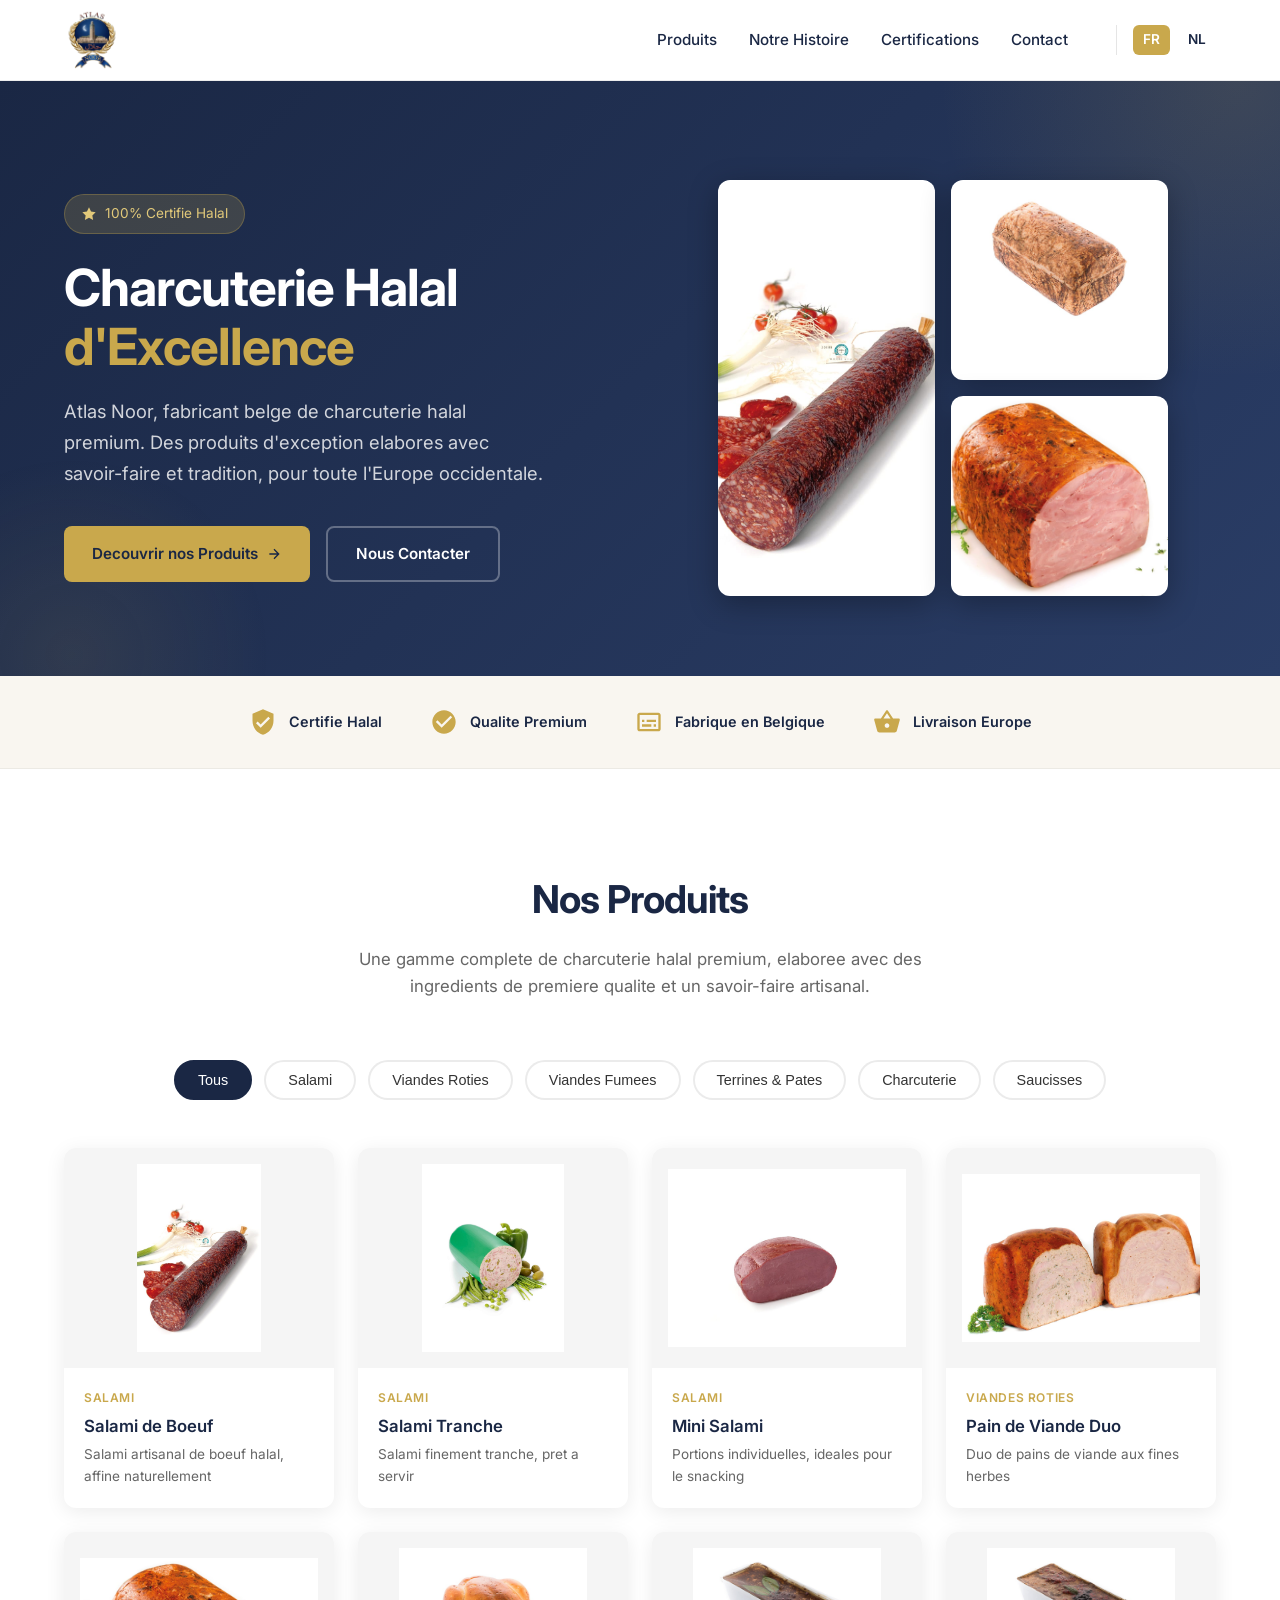
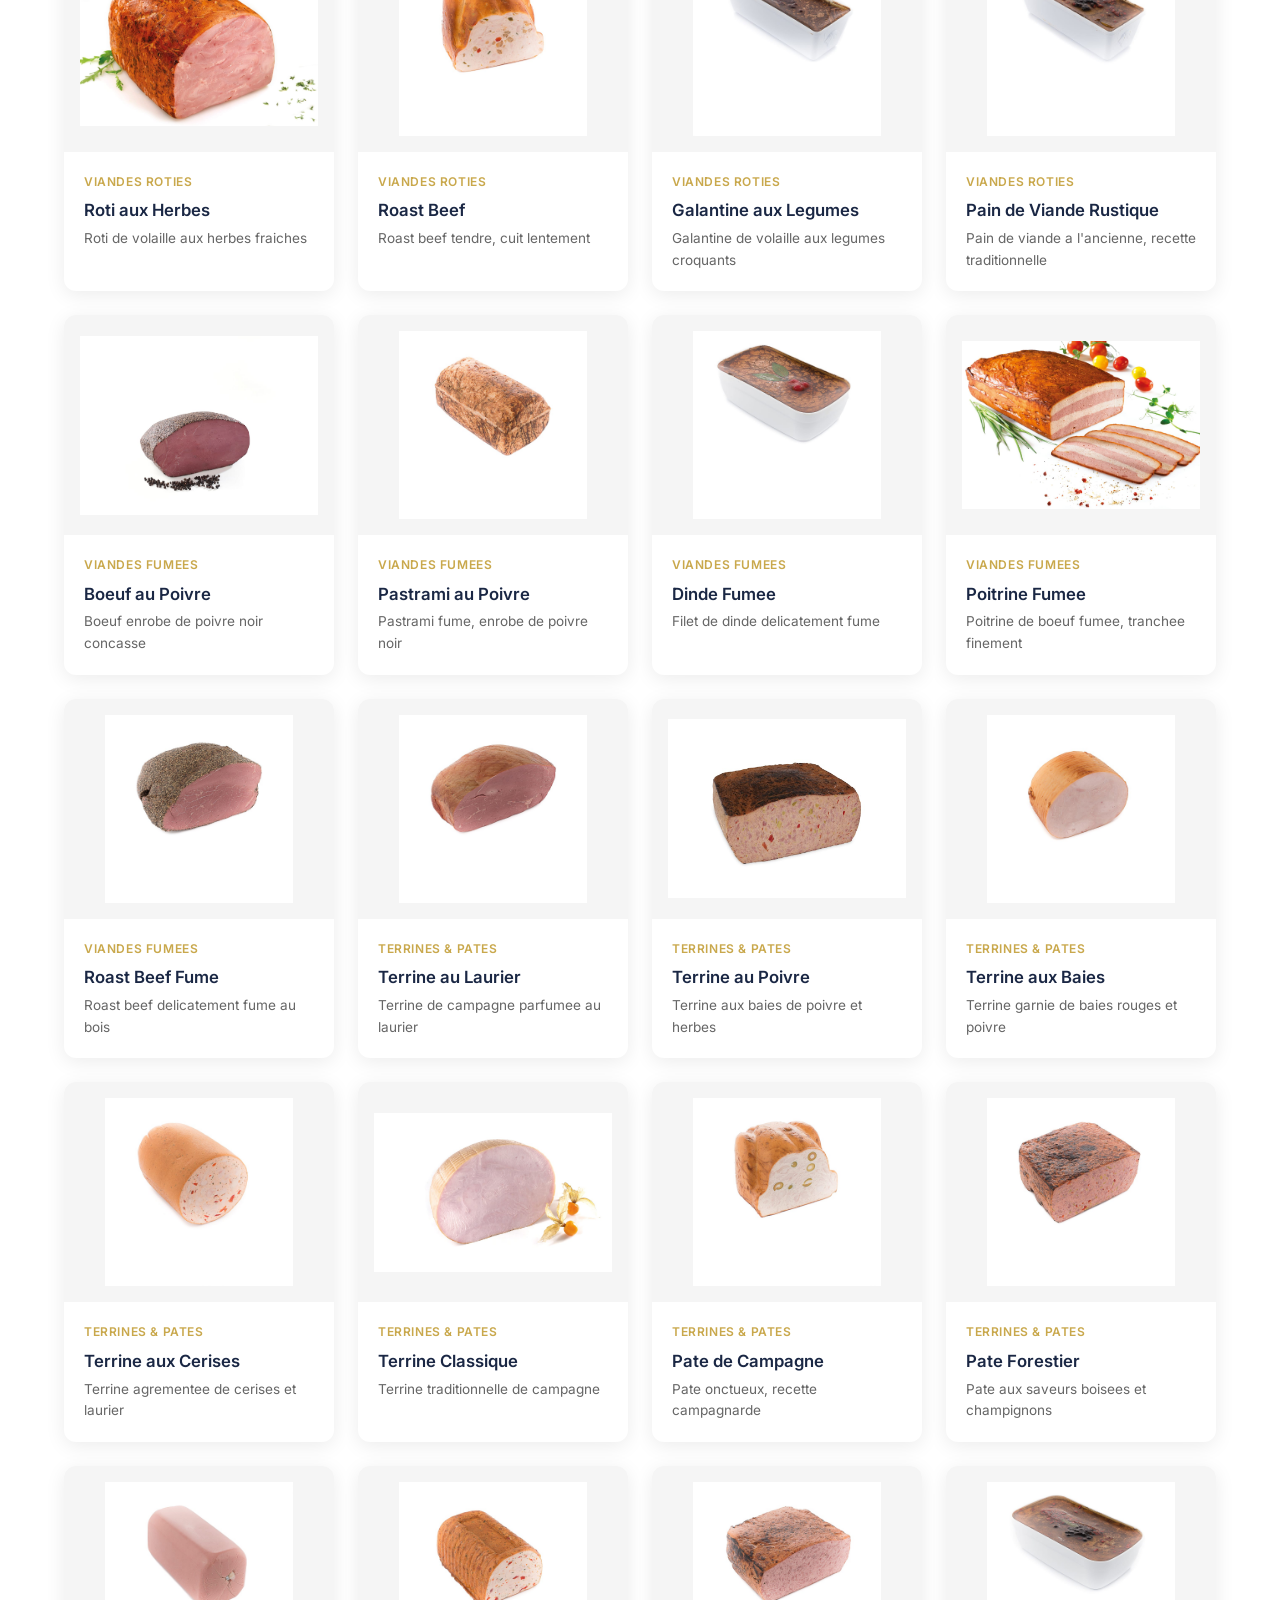
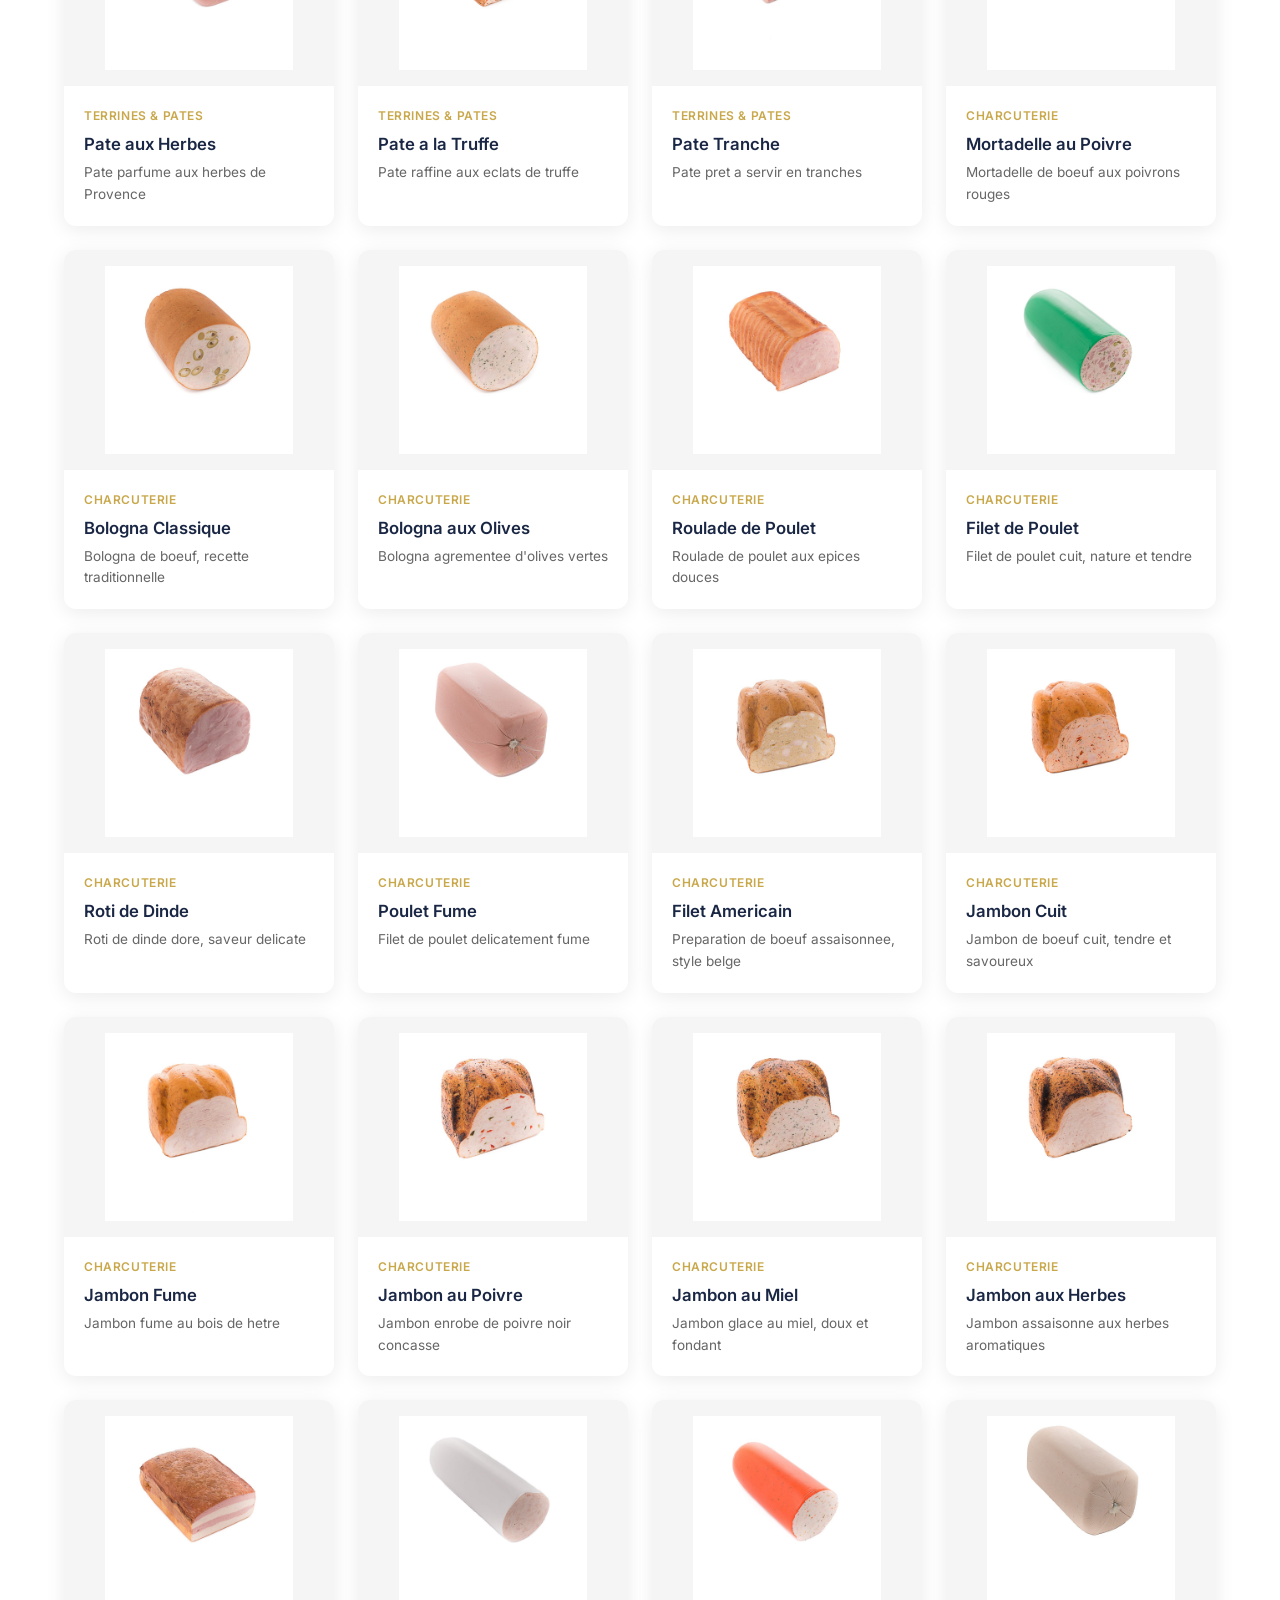
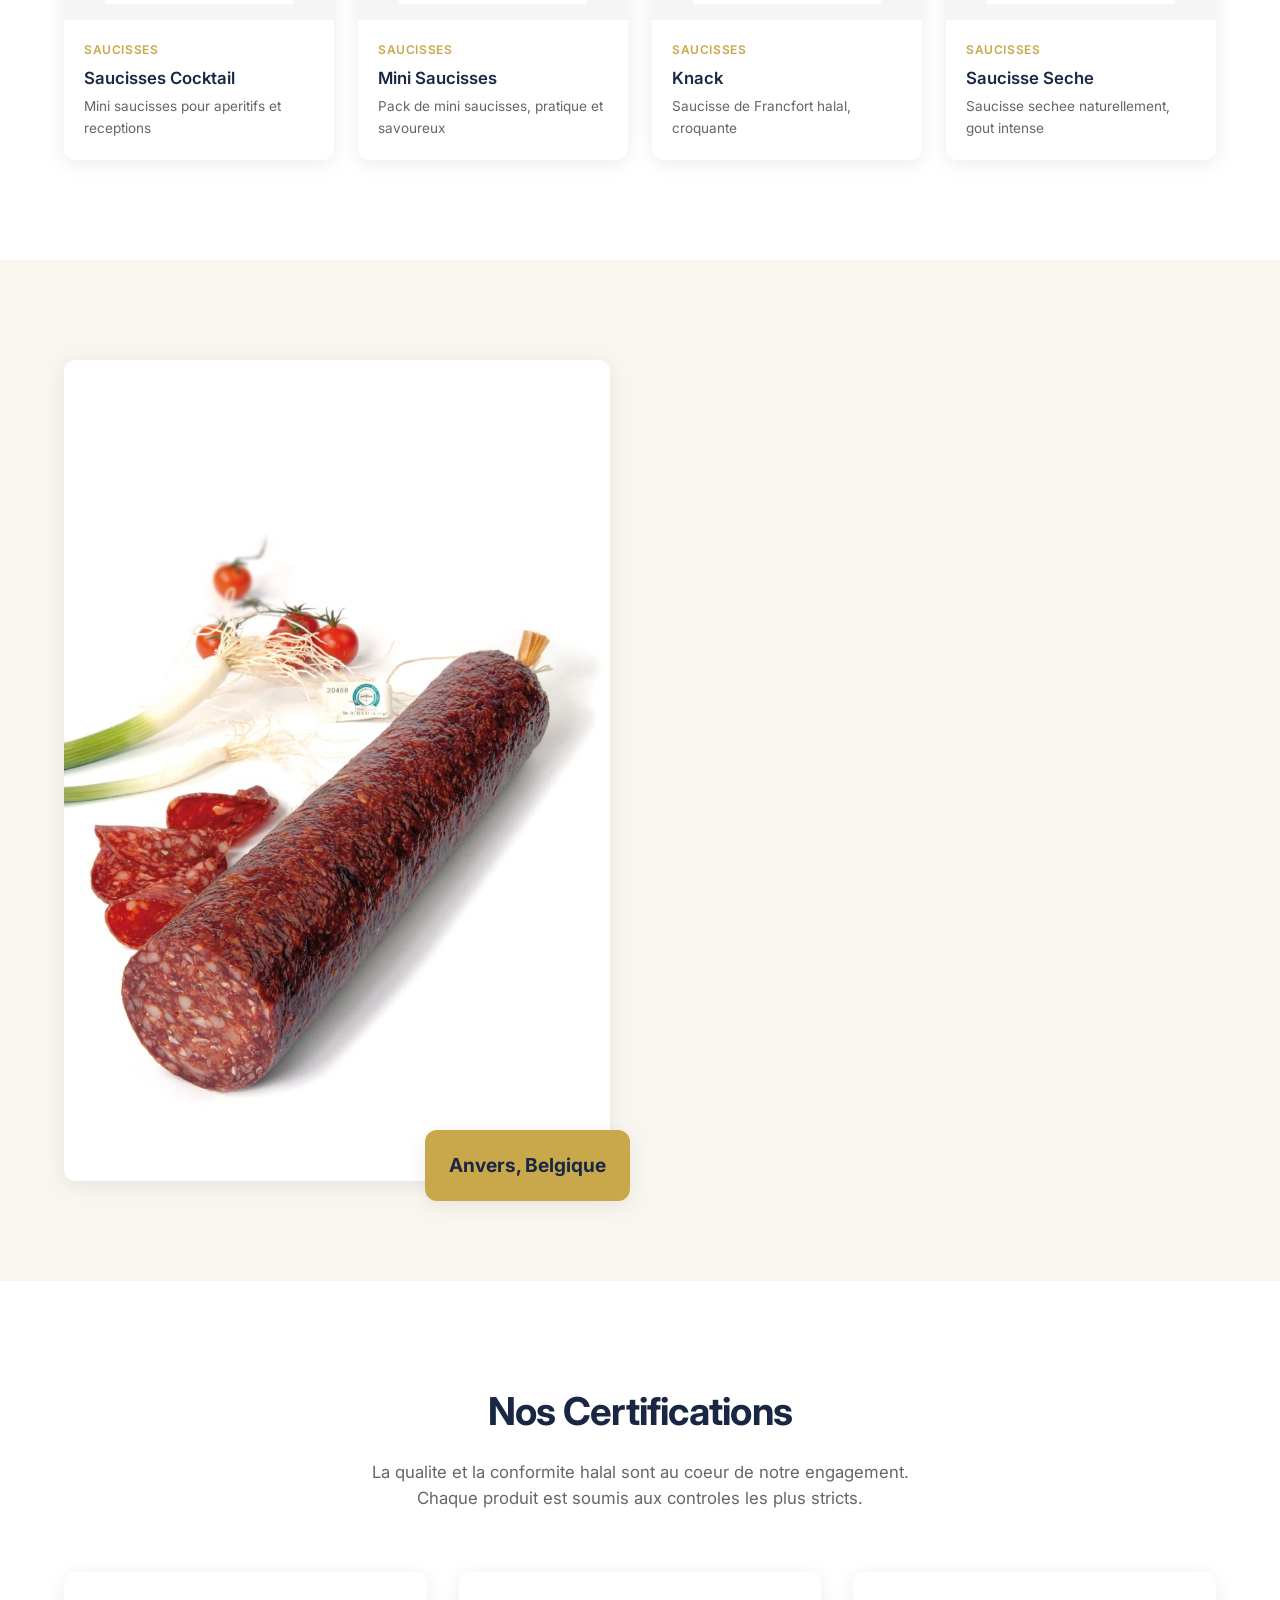
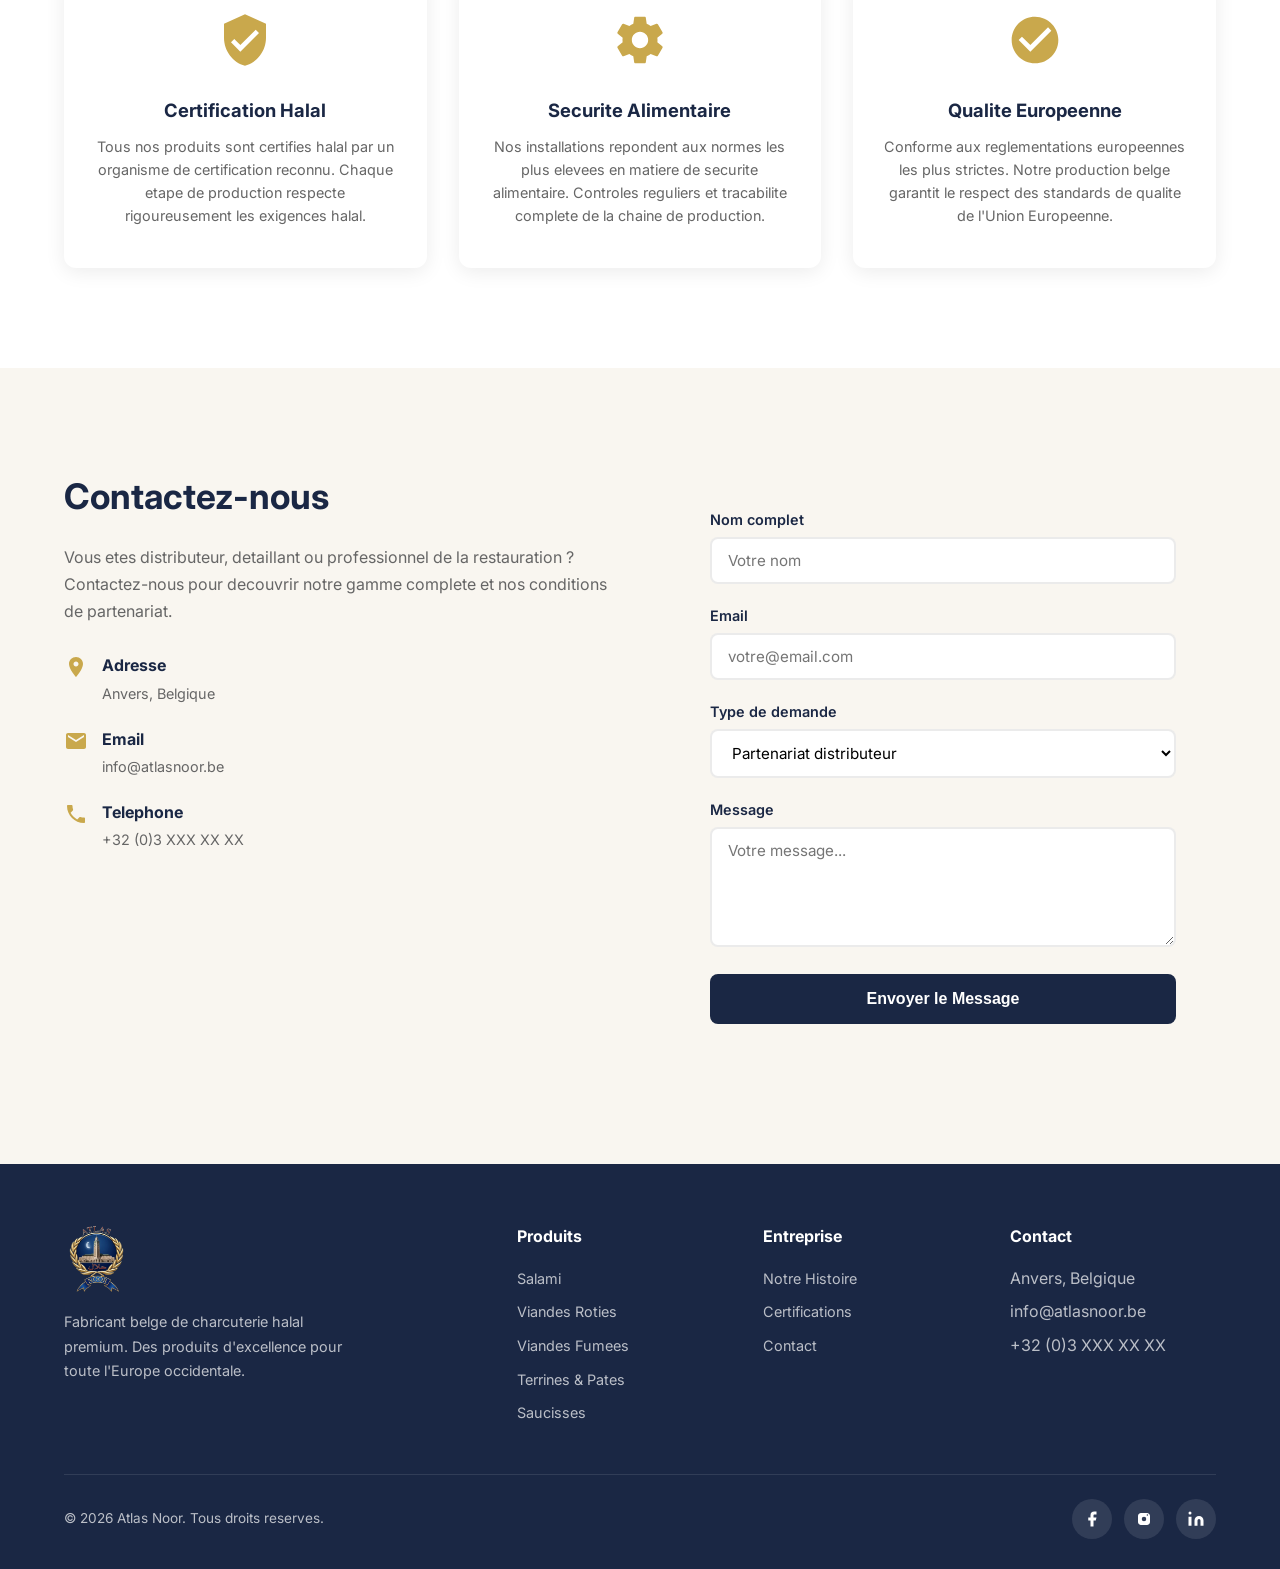
==== site/index.html @ b1b40835 "Initial release: Atlas Noor halal charcuterie website (FR/NL) Static site with bilingual support, 40" ====
<!DOCTYPE html>
<html>
<head>
  <meta charset="UTF-8">
  <title>Atlas Noor</title>
  <script>
    var lang = (navigator.language || navigator.userLanguage || '').toLowerCase();
    if (lang.startsWith('nl')) {
      window.location.replace('nl/index.html');
    } else {
      window.location.replace('fr/index.html');
    }
  </script>
  <noscript><meta http-equiv="refresh" content="0;url=fr/index.html"></noscript>
</head>
<body></body>
</html>
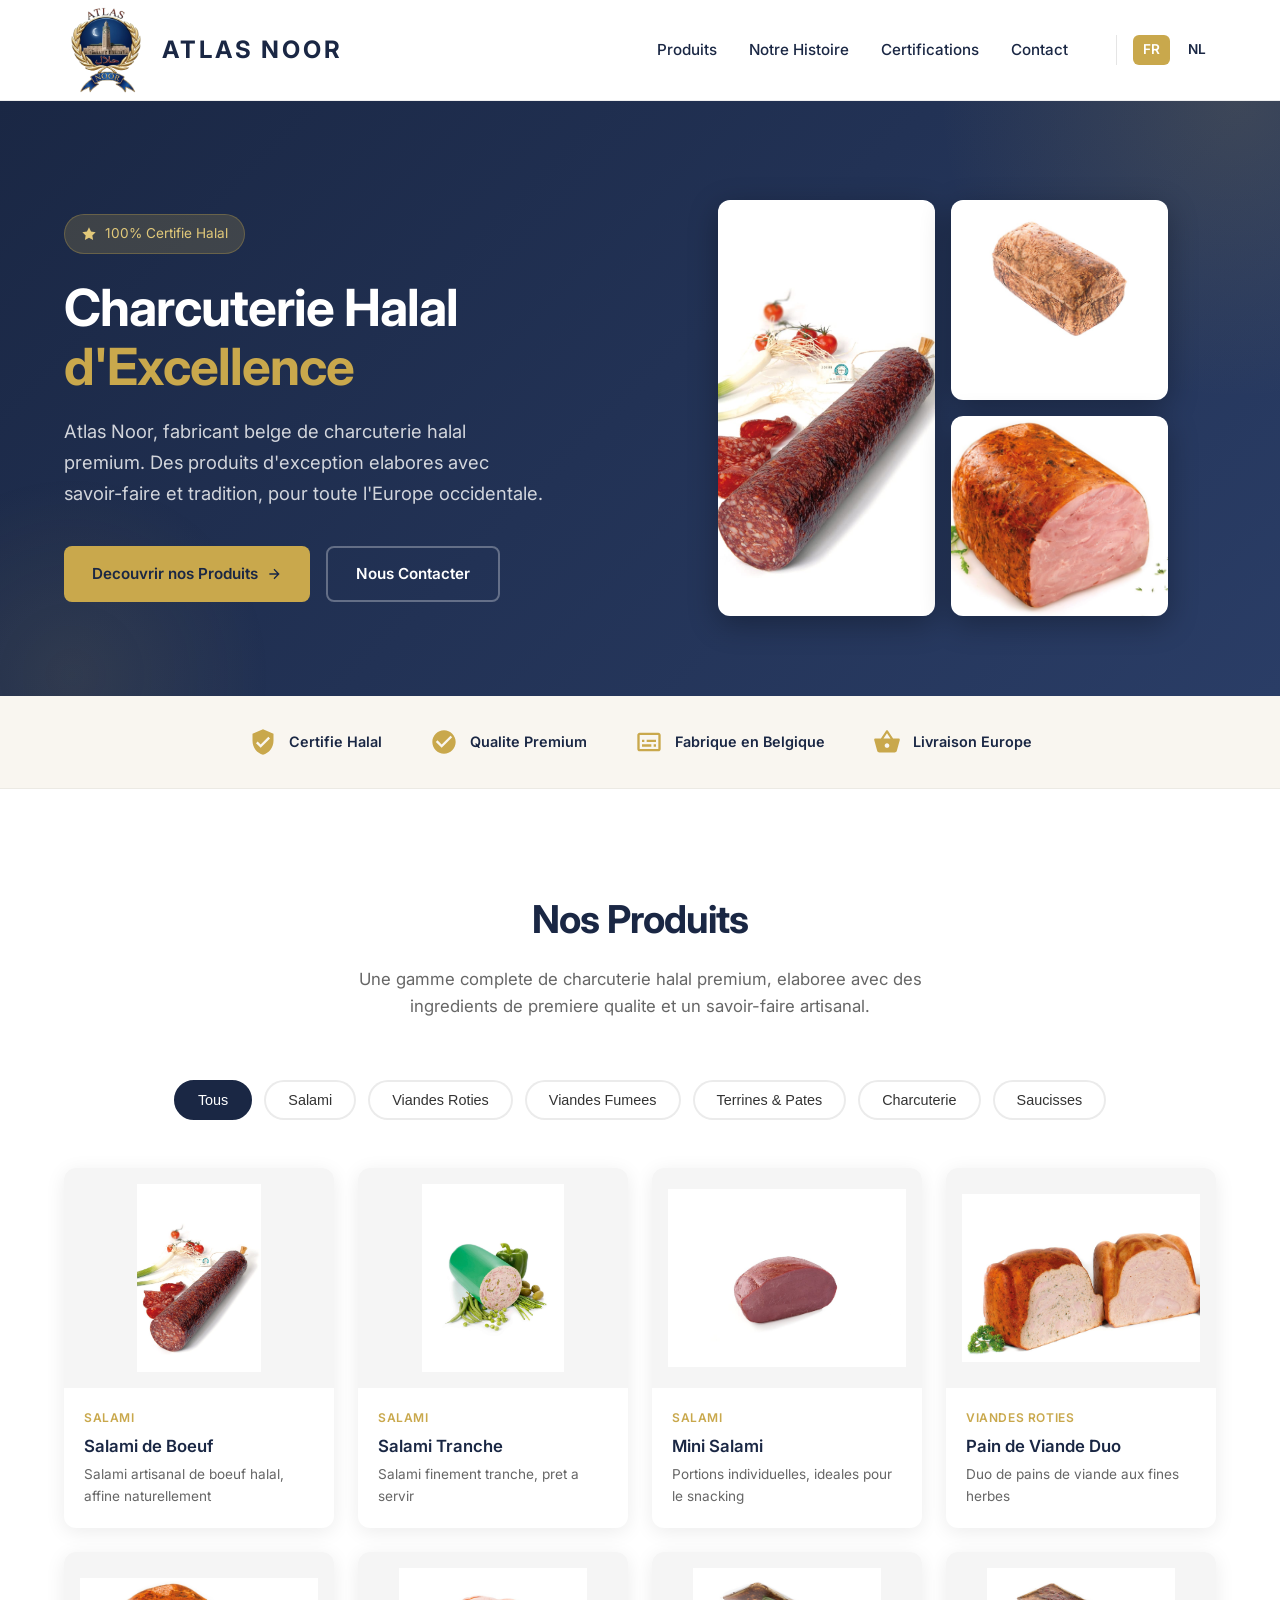
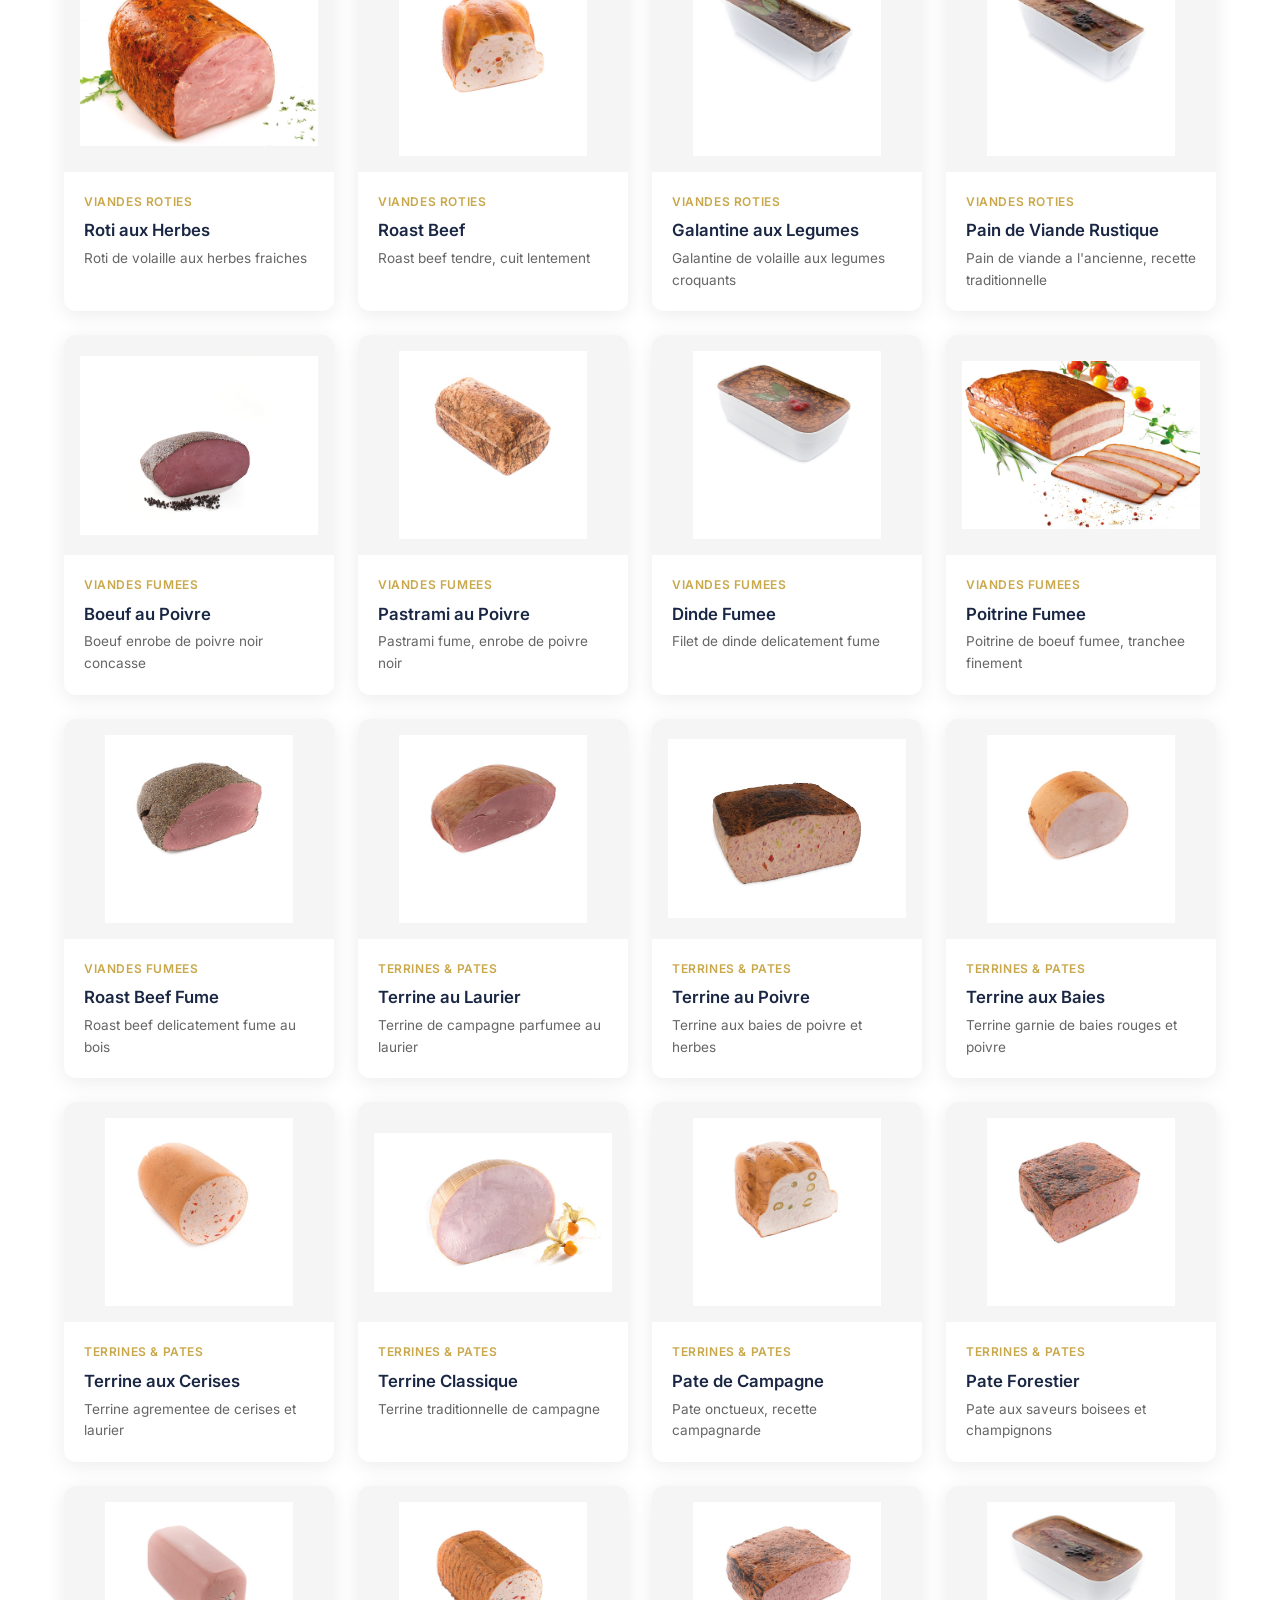
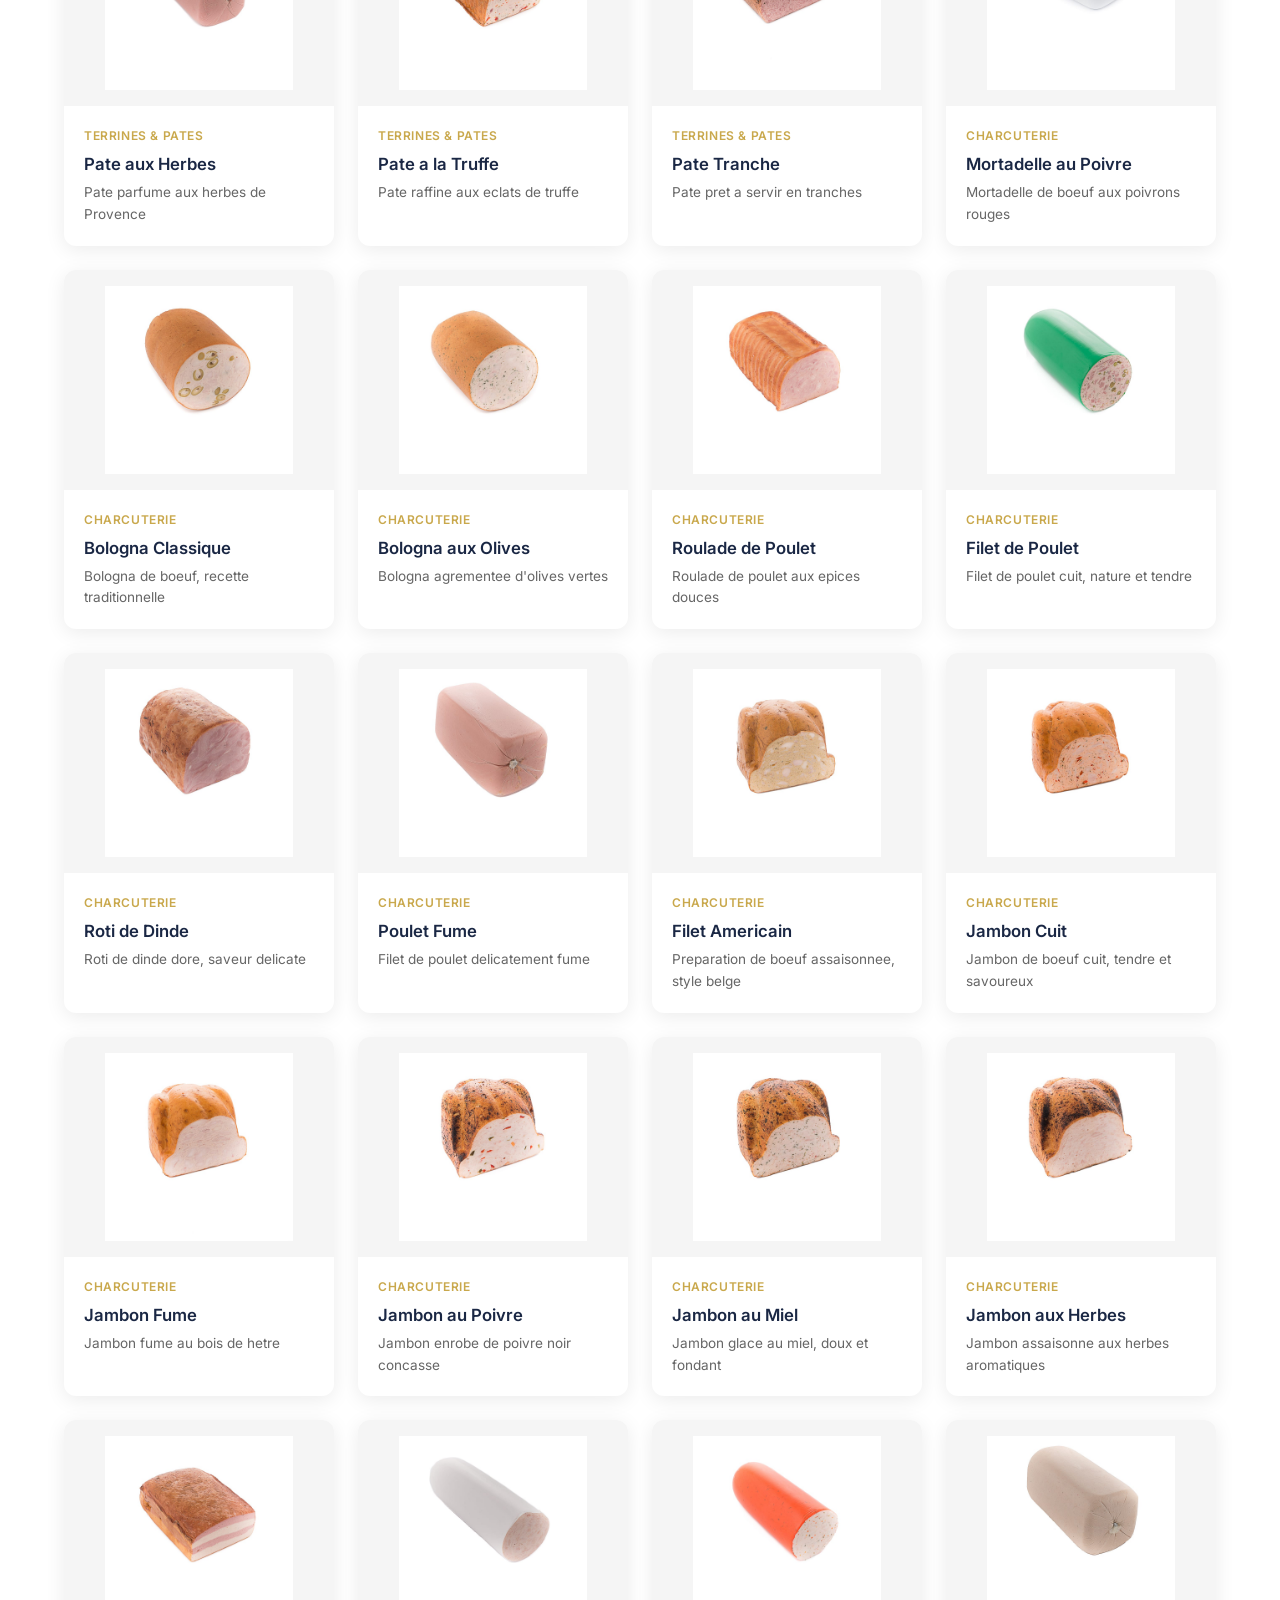
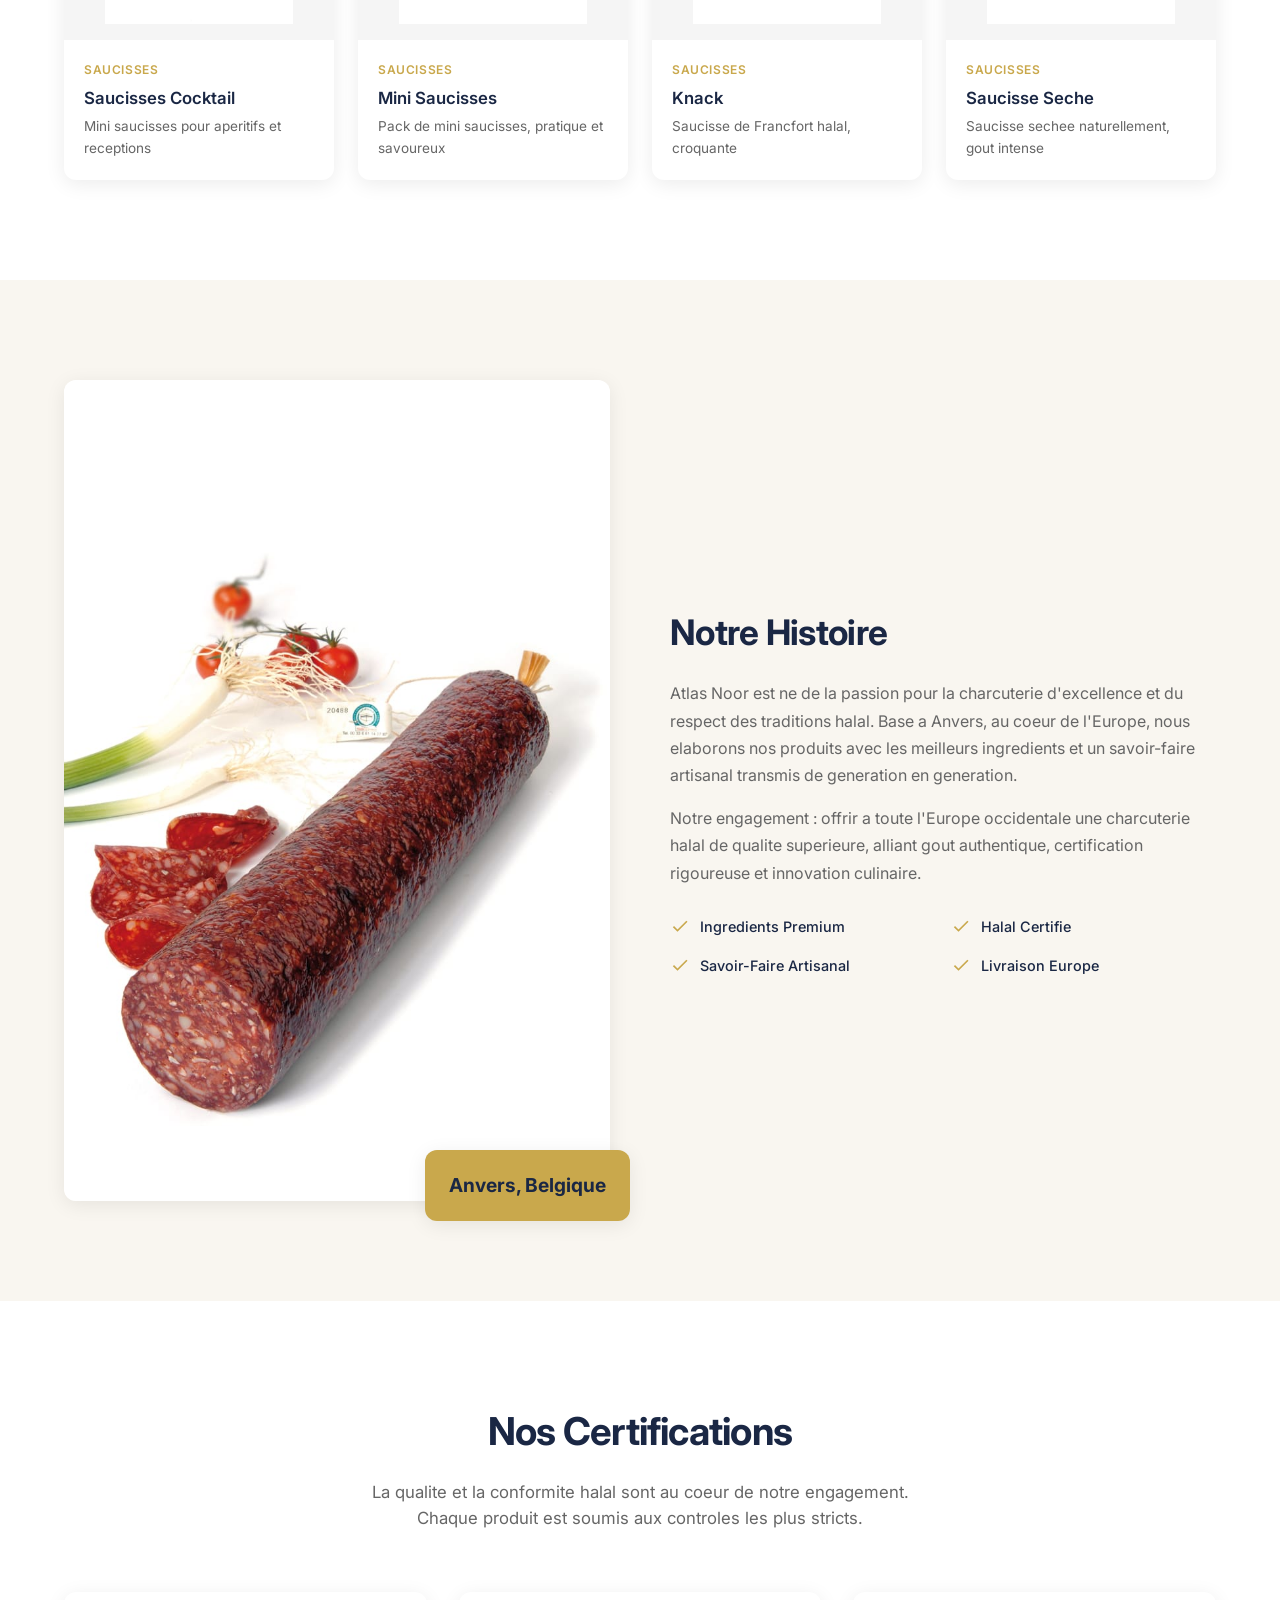
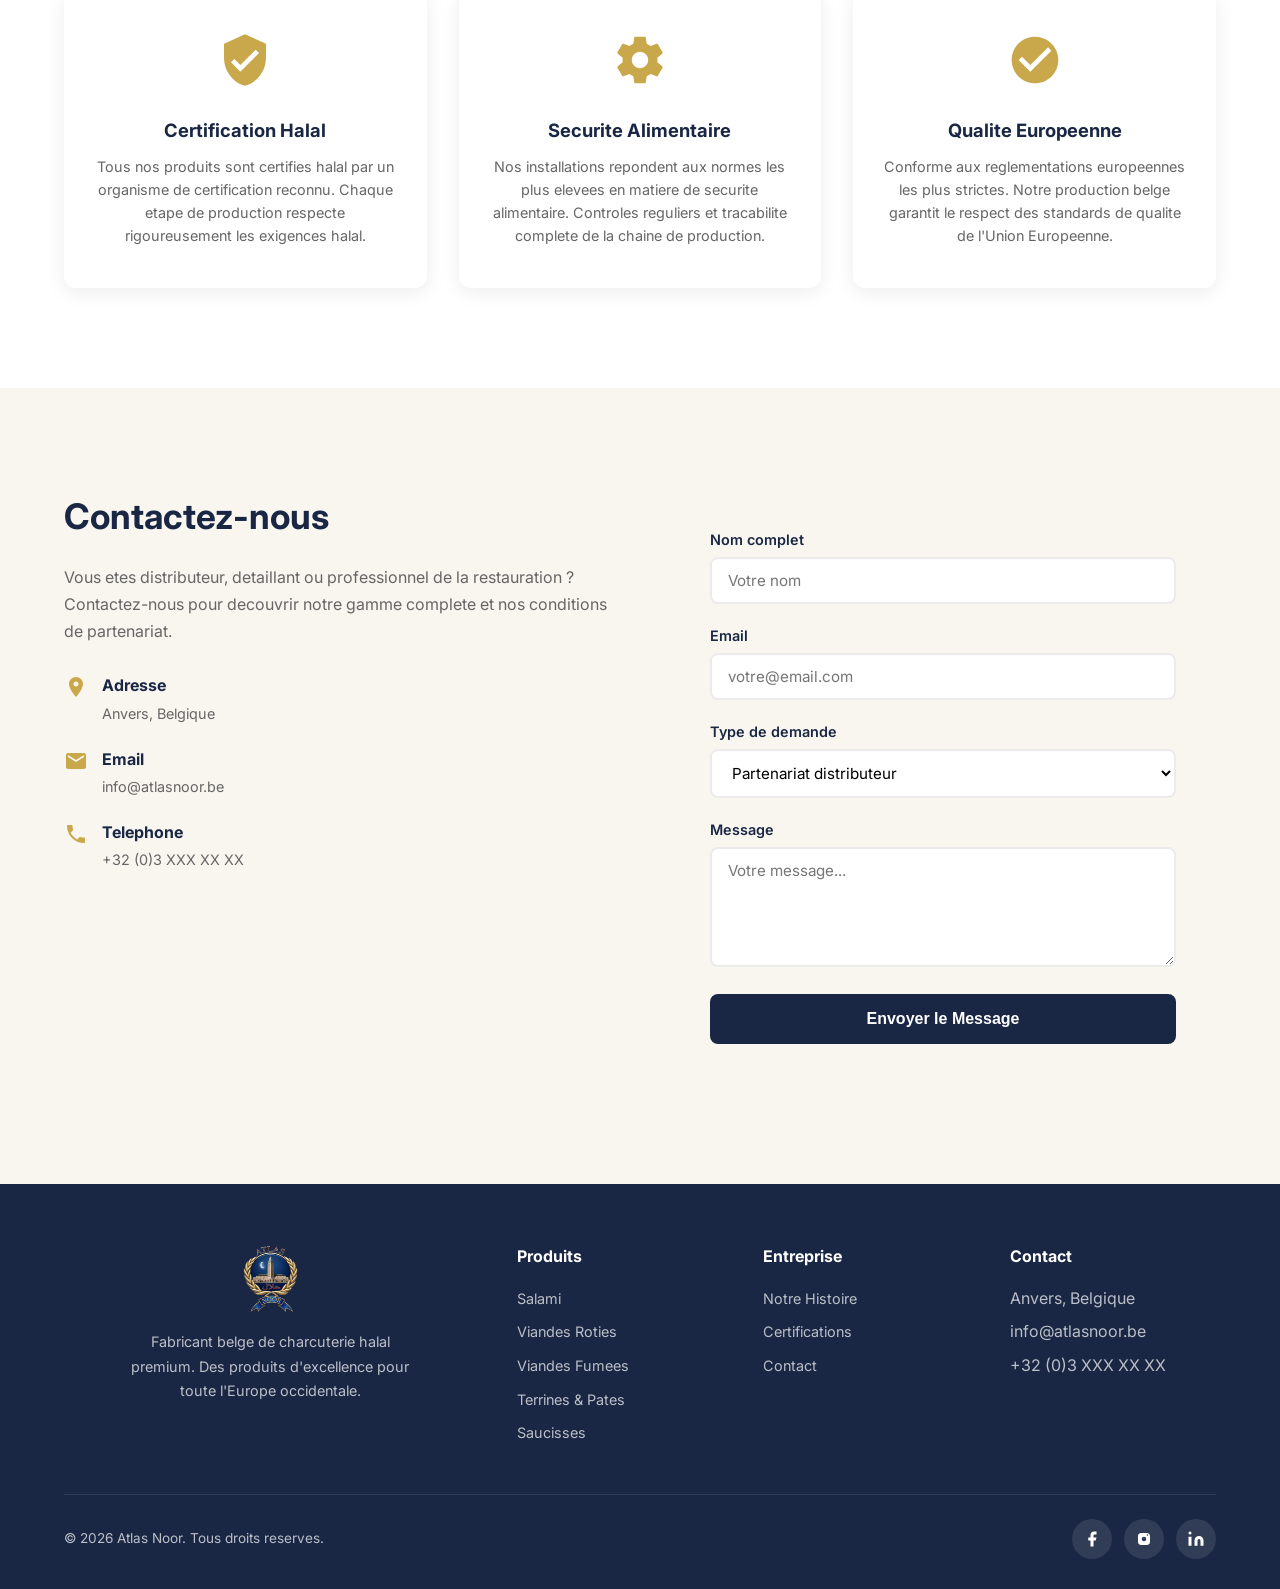
==== commit 9ac4bc49: "Add Open Graph meta tags for WhatsApp/iMessage link previews Shows Atlas Noor logo, title and descri" ====
--- a/site/index.html
+++ b/site/index.html
@@ -2,7 +2,19 @@
 <html>
 <head>
   <meta charset="UTF-8">
-  <title>Atlas Noor</title>
+  <title>Atlas Noor — Premium Halal Charcuterie</title>
+  <meta name="description" content="Atlas Noor: premium halal charcuterie, made in Belgium.">
+  <meta property="og:title" content="Atlas Noor — Premium Halal Charcuterie">
+  <meta property="og:description" content="Fabricant belge de charcuterie halal premium. Belgische producent van premium halal charcuterie.">
+  <meta property="og:image" content="https://di14mehdi8.github.io/atlas-noor/assets/images/logo.png">
+  <meta property="og:image:width" content="512">
+  <meta property="og:image:height" content="512">
+  <meta property="og:type" content="website">
+  <meta property="og:url" content="https://di14mehdi8.github.io/atlas-noor/">
+  <meta name="twitter:card" content="summary">
+  <meta name="twitter:image" content="https://di14mehdi8.github.io/atlas-noor/assets/images/logo.png">
+  <link rel="apple-touch-icon" href="assets/images/logo.png">
+  <link rel="icon" type="image/png" href="assets/images/logo.png">
   <script>
     var lang = (navigator.language || navigator.userLanguage || '').toLowerCase();
     if (lang.startsWith('nl')) {
